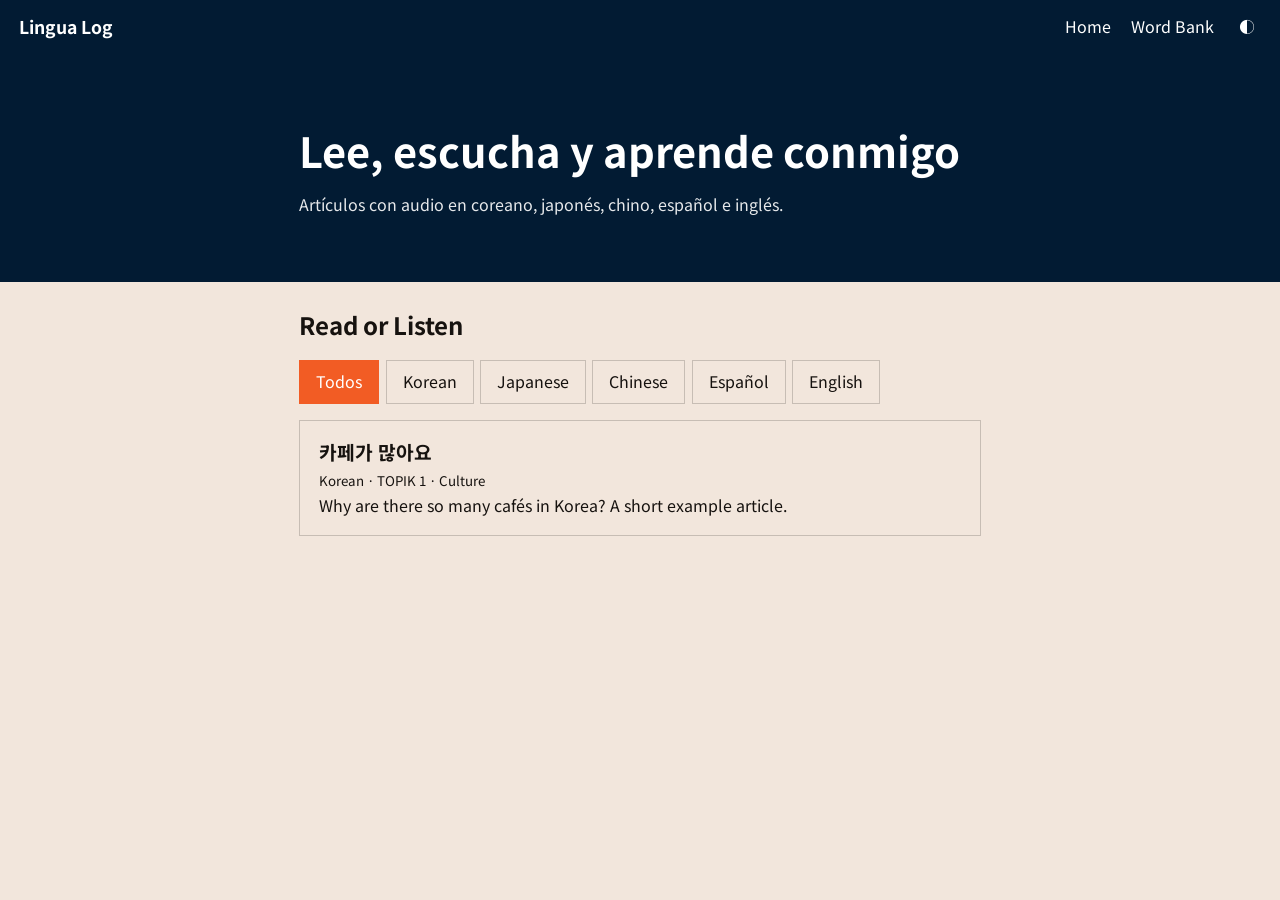
==== index.html @ c4682bcc "Add files via upload" ====
<!DOCTYPE html><html lang="es"><head><meta charset="utf-8"><meta name="viewport" content="width=device-width,initial-scale=1,viewport-fit=cover"><title>Lingua Log</title>
<link rel="preconnect" href="https://fonts.googleapis.com"><link href="https://fonts.googleapis.com/css2?family=Noto+Sans+KR:wght@400;700&family=Noto+Sans+JP:wght@400;700&family=Noto+Sans+SC:wght@400;700&display=swap" rel="stylesheet">
<link rel="stylesheet" href="css/style.css"></head><body>
<section class="hero"><div class="wrap"><h1>Lee, escucha y aprende conmigo</h1><p>Artículos con audio en coreano, japonés, chino, español e inglés.</p></div></section>
<main class="wrap"><h2>Read or Listen</h2><div class="tabs" id="tabs"></div><div id="list"></div></main>
<script src="js/app.js"></script>
<script>
let all=[],f='all';
const draw=()=>{$('#tabs').innerHTML=['all',...Object.keys(LANGS)].map(k=>`<button data-k="${k}" class="${k==f?'active':''}">${k=='all'?'Todos':LANGS[k]}</button>`).join('');
 const l=all.filter(a=>f=='all'||a.lang==f);
 $('#list').innerHTML=l.length?l.map(a=>`<a class="card" href="article.html?id=${a.id}"><h3 lang="${a.lang}">${a.title}</h3><small>${LANGS[a.lang]} · ${a.level} · ${a.category}</small><p>${a.description}</p></a>`).join(''):'<p>Aún no hay artículos en este idioma.</p>'};
$('#tabs').onclick=e=>{if(e.target.dataset.k){f=e.target.dataset.k;draw()}};
getJSON('data/index.json').then(d=>{all=d;draw()}).catch(()=>{$('#list').textContent='No se pudo cargar la lista. Abre el sitio con Live Server o desde GitHub Pages.'});
</script></body></html>
---- css/style.css ----
:root{color-scheme:light;--bg:#F2E6DC;--fg:#16120f;--mut:#5b6472;--navy:#021B33;--acc:#F25C24;--line:rgba(0,0,0,.18);--hl:#fbd3bd}
:root[data-theme=dark]{color-scheme:dark;--bg:#0b1622;--fg:#efe9e2;--mut:#9aa6b4;--line:rgba(255,255,255,.2);--hl:#3b2518}
@media(prefers-color-scheme:dark){:root:not([data-theme=light]){color-scheme:dark;--bg:#0b1622;--fg:#efe9e2;--mut:#9aa6b4;--line:rgba(255,255,255,.2);--hl:#3b2518}}
*{box-sizing:border-box;margin:0}
body{background:var(--bg);color:var(--fg);font-family:'Noto Sans KR','Noto Sans JP','Noto Sans SC',system-ui,sans-serif;line-height:1.6}
a{color:inherit}
button{font:inherit;cursor:pointer;border:0;border-radius:0;background:none;color:inherit}
:focus-visible{outline:3px solid var(--acc);outline-offset:2px}
.top{position:sticky;top:0;z-index:5;display:flex;justify-content:space-between;align-items:center;padding:.8rem 1.2rem;padding-top:calc(.8rem + env(safe-area-inset-top,0px));background:var(--navy);color:#fff}
.top nav{display:flex;gap:1.2rem;align-items:center}
.top a{text-decoration:none}.logo{font-weight:700;font-size:1.1rem}
.wrap{max-width:720px;margin:0 auto;padding:1.5rem 1.2rem}
.hero{background:var(--navy);color:#fff;padding:2.5rem 0}
.hero h1{font-size:clamp(1.8rem,6vw,2.6rem);line-height:1.25;margin:.4rem 0 1rem}
.hero p{opacity:.9}.meta{color:var(--mut)}.hero .meta{color:#aebccb}
.stats{display:flex;gap:2rem;margin:1.5rem 0}.stats b{display:block;font-size:1.3rem}
.btn{display:inline-block;background:var(--acc);color:#fff;font-weight:700;padding:.9rem 2rem;text-decoration:none}
.card{display:block;text-decoration:none;border:1px solid var(--line);padding:1rem 1.2rem;margin-bottom:.8rem}
.card:hover{border-color:var(--acc)}.card h3{font-size:1.2rem}
.reader{max-width:720px;margin:0 auto;padding:1.5rem 1.2rem 11rem;font-size:1.35rem;line-height:2.1}
.reader.big{font-size:1.7rem}
.line{padding:.2rem .6rem;cursor:pointer;border-left:4px solid transparent}
.line.on{background:var(--hl);border-left-color:var(--acc)}
.reader img{display:block;max-width:100%;margin:1rem 0}
u.w{text-decoration:underline;text-underline-offset:5px;cursor:pointer}
#tip{position:fixed;left:50%;transform:translateX(-50%);bottom:9rem;background:var(--navy);color:#fff;padding:.7rem 1.2rem;max-width:90%;border-left:4px solid var(--acc);z-index:6}
.player{position:fixed;inset:auto 0 0 0;background:var(--navy);color:#fff;padding:.7rem 1rem calc(.7rem + env(safe-area-inset-bottom,0px));z-index:5}
.player .row{display:flex;align-items:center;gap:.7rem;max-width:720px;margin:0 auto;font-size:.85rem}
.player input{flex:1;accent-color:var(--acc)}
.ctl{justify-content:space-between;margin-top:.3rem!important}
.ctl button{font-size:1.3rem;padding:.3rem .7rem;min-width:2.8rem}
.ctl #play{background:var(--acc)}
.ctl button.active{color:var(--acc)}
#note{font-size:.8rem;color:#ffb899;text-align:center}
.tabs{display:flex;gap:.4rem;flex-wrap:wrap;margin:1rem 0}
.tabs button{padding:.5rem 1rem;border:1px solid var(--line)}.tabs .active{background:var(--acc);color:#fff;border-color:var(--acc)}
input[type=search]{width:100%;padding:.8rem;font:inherit;border:1px solid var(--line);background:transparent;color:var(--fg);border-radius:0}
.wb{display:grid;grid-template-columns:1fr 1.5fr auto;gap:.5rem 1rem;padding:.6rem 0;border-bottom:1px solid var(--line)}
.wb small{color:var(--mut)}
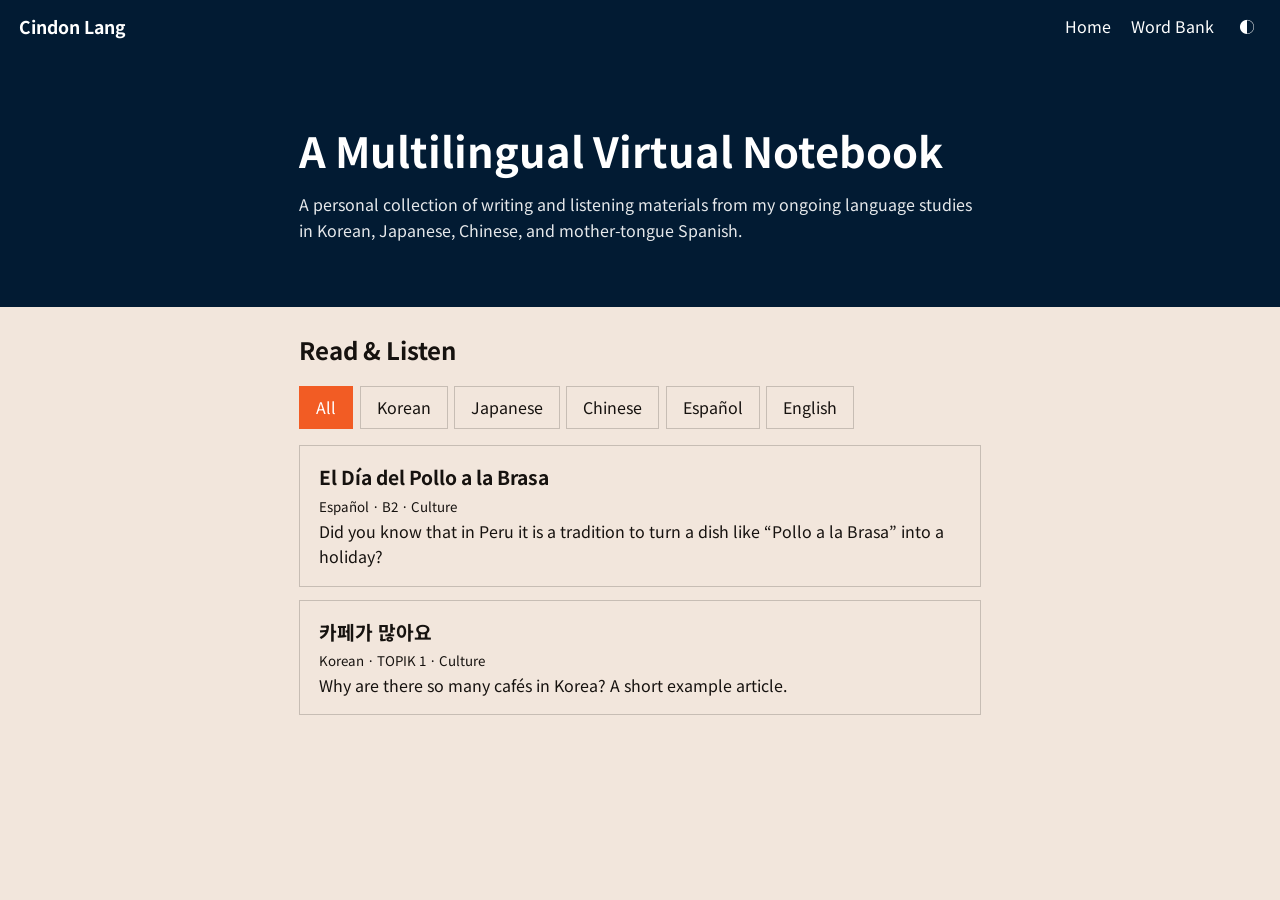
==== commit 27e089ae: "Add files via upload" ====
--- a/index.html
+++ b/index.html
@@ -1,14 +1,14 @@
-<!DOCTYPE html><html lang="es"><head><meta charset="utf-8"><meta name="viewport" content="width=device-width,initial-scale=1,viewport-fit=cover"><title>Lingua Log</title>
+<!DOCTYPE html><html lang="en"><head><meta charset="utf-8"><meta name="viewport" content="width=device-width,initial-scale=1,viewport-fit=cover"><title>Cindon Lang</title>
 <link rel="preconnect" href="https://fonts.googleapis.com"><link href="https://fonts.googleapis.com/css2?family=Noto+Sans+KR:wght@400;700&family=Noto+Sans+JP:wght@400;700&family=Noto+Sans+SC:wght@400;700&display=swap" rel="stylesheet">
 <link rel="stylesheet" href="css/style.css"></head><body>
-<section class="hero"><div class="wrap"><h1>Lee, escucha y aprende conmigo</h1><p>Artículos con audio en coreano, japonés, chino, español e inglés.</p></div></section>
-<main class="wrap"><h2>Read or Listen</h2><div class="tabs" id="tabs"></div><div id="list"></div></main>
+<section class="hero"><div class="wrap"><h1>A Multilingual Virtual Notebook</h1><p>A personal collection of writing and listening materials from my ongoing language studies in Korean, Japanese, Chinese, and mother-tongue Spanish.</p></div></section>
+<main class="wrap"><h2>Read &amp; Listen</h2><div class="tabs" id="tabs"></div><div id="list"></div></main>
 <script src="js/app.js"></script>
 <script>
 let all=[],f='all';
-const draw=()=>{$('#tabs').innerHTML=['all',...Object.keys(LANGS)].map(k=>`<button data-k="${k}" class="${k==f?'active':''}">${k=='all'?'Todos':LANGS[k]}</button>`).join('');
+const draw=()=>{$('#tabs').innerHTML=['all',...Object.keys(LANGS)].map(k=>`<button data-k="${k}" class="${k==f?'active':''}">${k=='all'?'All':LANGS[k]}</button>`).join('');
  const l=all.filter(a=>f=='all'||a.lang==f);
- $('#list').innerHTML=l.length?l.map(a=>`<a class="card" href="article.html?id=${a.id}"><h3 lang="${a.lang}">${a.title}</h3><small>${LANGS[a.lang]} · ${a.level} · ${a.category}</small><p>${a.description}</p></a>`).join(''):'<p>Aún no hay artículos en este idioma.</p>'};
+ $('#list').innerHTML=l.length?l.map(a=>`<a class="card" href="article.html?id=${a.id}"><h3 lang="${a.lang}">${a.title}</h3><small>${LANGS[a.lang]} · ${a.level} · ${a.category}</small><p>${a.description}</p></a>`).join(''):'<p>No articles in this language yet.</p>'};
 $('#tabs').onclick=e=>{if(e.target.dataset.k){f=e.target.dataset.k;draw()}};
-getJSON('data/index.json').then(d=>{all=d;draw()}).catch(()=>{$('#list').textContent='No se pudo cargar la lista. Abre el sitio con Live Server o desde GitHub Pages.'});
+getJSON('data/index.json').then(d=>{all=d;draw()}).catch(()=>{$('#list').textContent='Could not load the list. Open the site with Live Server or from GitHub Pages.'});
 </script></body></html>
--- a/css/style.css
+++ b/css/style.css
@@ -20,6 +20,7 @@
 .reader{max-width:720px;margin:0 auto;padding:1.5rem 1.2rem 11rem;font-size:1.35rem;line-height:2.1}
 .reader.big{font-size:1.7rem}
 .line{padding:.2rem .6rem;cursor:pointer;border-left:4px solid transparent}
+.line.np{margin-top:1.4rem}
 .line.on{background:var(--hl);border-left-color:var(--acc)}
 .reader img{display:block;max-width:100%;margin:1rem 0}
 u.w{text-decoration:underline;text-underline-offset:5px;cursor:pointer}
